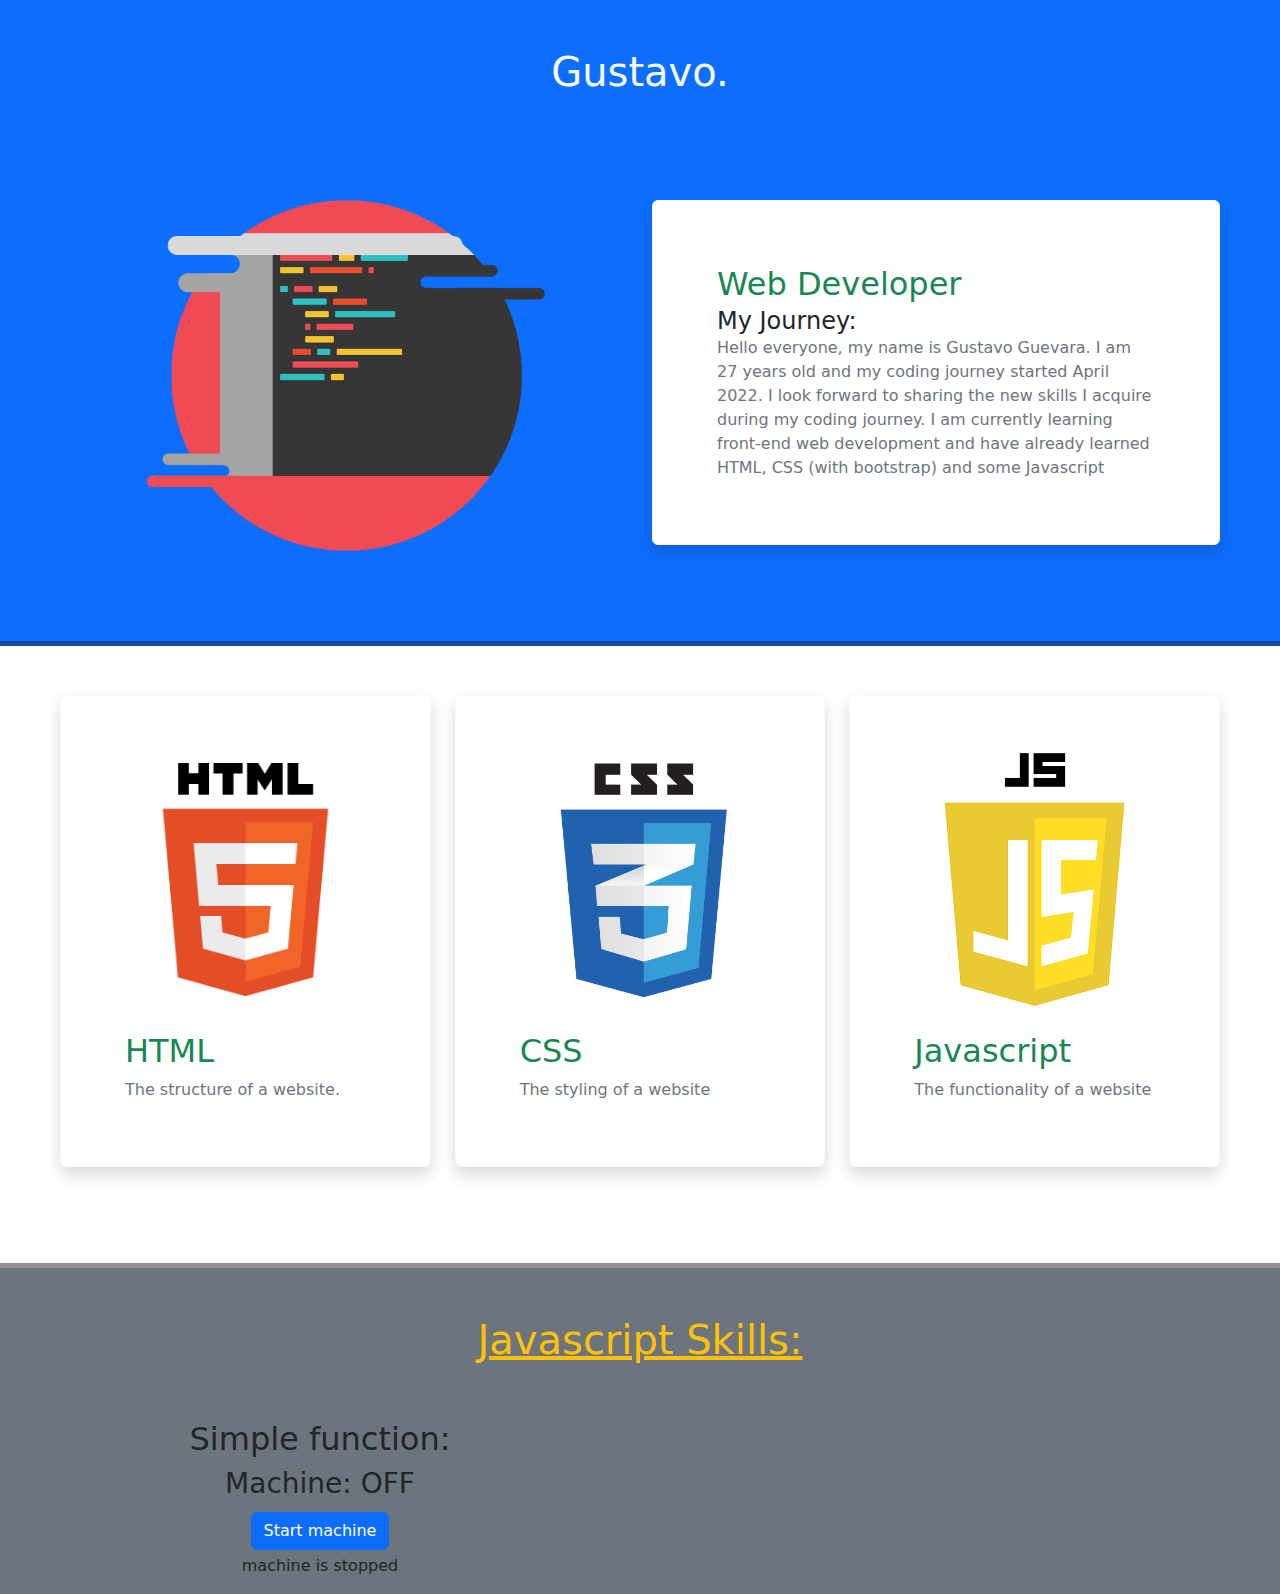
==== index.html @ 436cd383 "fix typo in header text" ====
<!DOCTYPE html>
<html lang="en">
<head>
    <meta charset="UTF-8">
    <meta http-equiv="X-UA-Compatible" content="IE=edge">
    <meta name="viewport" content="width=device-width, initial-scale=1.0">
    <title>Gustavo's Website</title>
    <link rel="stylesheet" href="./style.css">
    <link rel="stylesheet" href="https://cdn.jsdelivr.net/npm/bootstrap@5.2.0-beta1/dist/css/bootstrap.min.css
    ">
</head>
<body>

<!-- Header -->    

    <header class="container-fluid bg-primary text-light text-center border-bottom border-dark border-5 border-opacity-50">
        <div class="row pt-5">
            <div class="col-12">
                <h1>Gustavo.</h1>
            </div>
        </div>
        <div class="row p-5">
            <div class="col-lg-6 col-12">
                <img src="./images/coding.png" class="img-fluid w-75" alt="code image">
            </div>
            <div class="col-lg-6 col-12 mt-5 d-flex justify-content-center align-items-center">
                <div class="card bg-light border-light text-dark text-start p-5 shadow p-3 mb-5 bg-body rounded">
                    <div class="card-body">
                        <h2 class="card-title text-success">Web Developer</h2>
                        <h4 class="card-subtitle">My Journey:</h4>
                        <p class="card-text text-secondary">Hello everyone, my name is Gustavo Guevara. I am 27 years old and my coding journey started April 2022. I look forward to sharing the new skills I acquire during my coding journey. I am currently learning front-end web development and have already learned HTML, CSS (with bootstrap) and some Javascript</p>
                    </div>
                </div>
            </div>
        </div>
    </header>

   

<!-- Section 1 -->        

    <section class="container-fluid border-bottom border-dark border-5 border-opacity-50">
        <div class="row p-5">
            <div class="col-lg-4 col-12">
                <div class="card border-light p-5 shadow p-3 mb-5 bg-body rounded">
                    <img src="./images/html.png" alt="html-logo" class="img-top img-fluid">
                    <div class="card-body">
                        <h2 class="card-title text-success">HTML</h2>
                        <p class="card-text text-secondary">The structure of a website.</p>
                    </div>
                </div>
            </div>
            <div class="col-lg-4 col-12">
                <div class="card border-light p-5 shadow p-3 mb-5 bg-body rounded">
                    <img src="./images/css.png" alt="css-logo" class="img-top img-fluid">
                    <div class="card-body">
                        <h2 class="card-title text-success">CSS</h2>
                        <p class="card-text text-secondary">The styling of a website</p>
                    </div>
                </div>
            </div>
            <div class="col-lg-4 col-12">
                <div class="card border-light p-5 shadow p-3 mb-5 bg-body rounded">
                    <img src="./images/js.png" alt="javascript-logo" class="img-top img-fluid">
                    <div class="card-body">
                        <h2 class="card-title text-success">Javascript</h2>
                        <p class="card-text text-secondary">The functionality of a website</p>
                    </div>
                </div>
            </div>
        </div>
    </section>

<!-- Section 2 -->
<section class="container-fluid bg-secondary">
    <div class="row p-5">
        <div class="col-12 text-center">
            <h1 class="text-warning"><u>Javascript Skills:</u></h1>
        </div>    
    </div>
    <div class="row text-center">
        <div class="col-lg-6">
            <h2>Simple function:</h2>
            <h3 id="h-one">Machine: OFF</h3>
            <button id="btn-one" class="btn btn-primary m-1">Start machine</button>
            <p id="txt-one">machine is stopped</p>
        </div>
    </div>
    <div class="row">
        <div class="col-lg-6">

        </div>
    </div>
</section>    

<script src="./index.js"></script>
<script src="https://cdn.jsdelivr.net/npm/bootstrap@5.2.0-beta1/dist/js/bootstrap.bundle.min.js"></script>
</body>
</html>
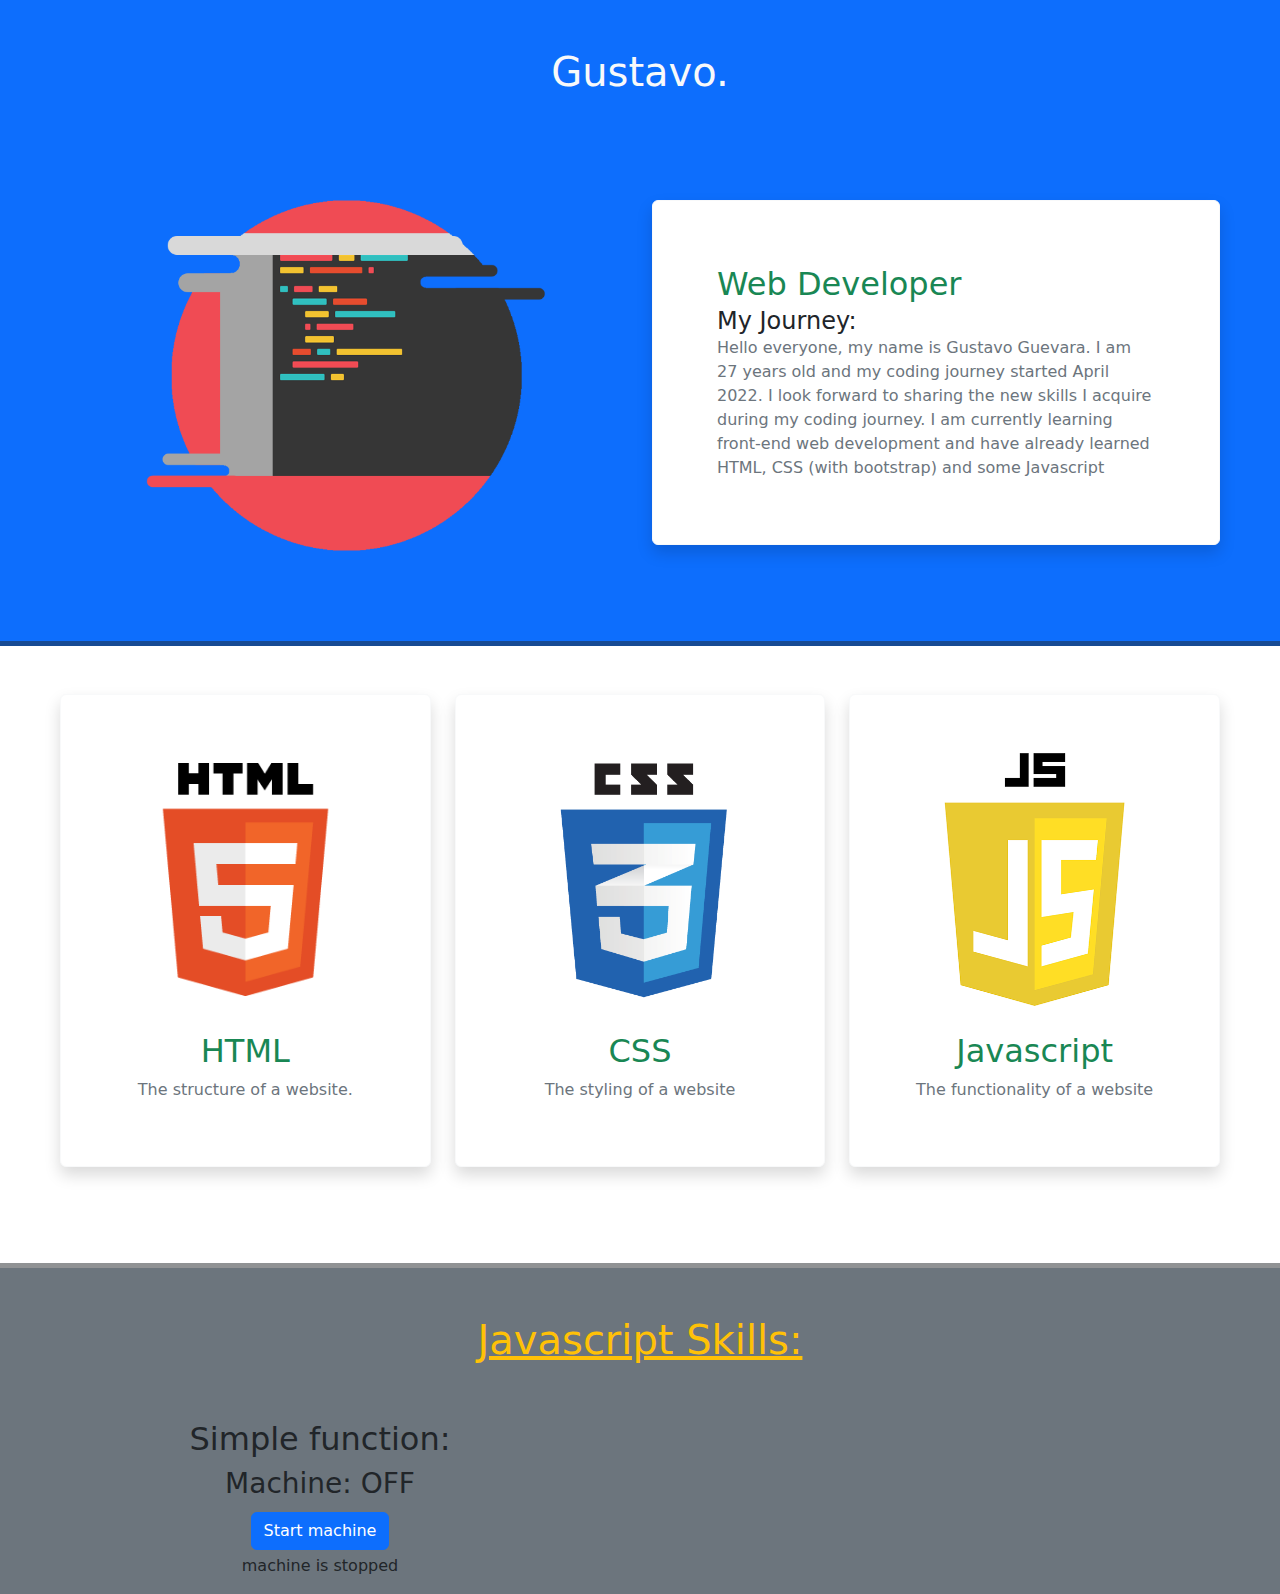
==== commit f5d30a69: "add changes to card img class" ====
--- a/index.html
+++ b/index.html
@@ -39,11 +39,11 @@
 
 <!-- Section 1 -->        
 
-    <section class="container-fluid border-bottom border-dark border-5 border-opacity-50">
-        <div class="row p-5">
+    <section class="container-fluid text-center border-bottom border-dark border-5 border-opacity-50">
+        <div class="row p-5 d-flex justify-content-around"">
             <div class="col-lg-4 col-12">
                 <div class="card border-light p-5 shadow p-3 mb-5 bg-body rounded">
-                    <img src="./images/html.png" alt="html-logo" class="img-top img-fluid">
+                    <img src="./images/html.png" alt="html-logo" class="card-img-top">
                     <div class="card-body">
                         <h2 class="card-title text-success">HTML</h2>
                         <p class="card-text text-secondary">The structure of a website.</p>
@@ -52,16 +52,16 @@
             </div>
             <div class="col-lg-4 col-12">
                 <div class="card border-light p-5 shadow p-3 mb-5 bg-body rounded">
-                    <img src="./images/css.png" alt="css-logo" class="img-top img-fluid">
+                    <img src="./images/css.png" alt="css-logo" class="card-img-top">
                     <div class="card-body">
                         <h2 class="card-title text-success">CSS</h2>
                         <p class="card-text text-secondary">The styling of a website</p>
                     </div>
                 </div>
             </div>
-            <div class="col-lg-4 col-12">
+            <div class="col-lg-4 col-12 ">
                 <div class="card border-light p-5 shadow p-3 mb-5 bg-body rounded">
-                    <img src="./images/js.png" alt="javascript-logo" class="img-top img-fluid">
+                    <img src="./images/js.png" alt="javascript-logo" class="card-img-top">
                     <div class="card-body">
                         <h2 class="card-title text-success">Javascript</h2>
                         <p class="card-text text-secondary">The functionality of a website</p>
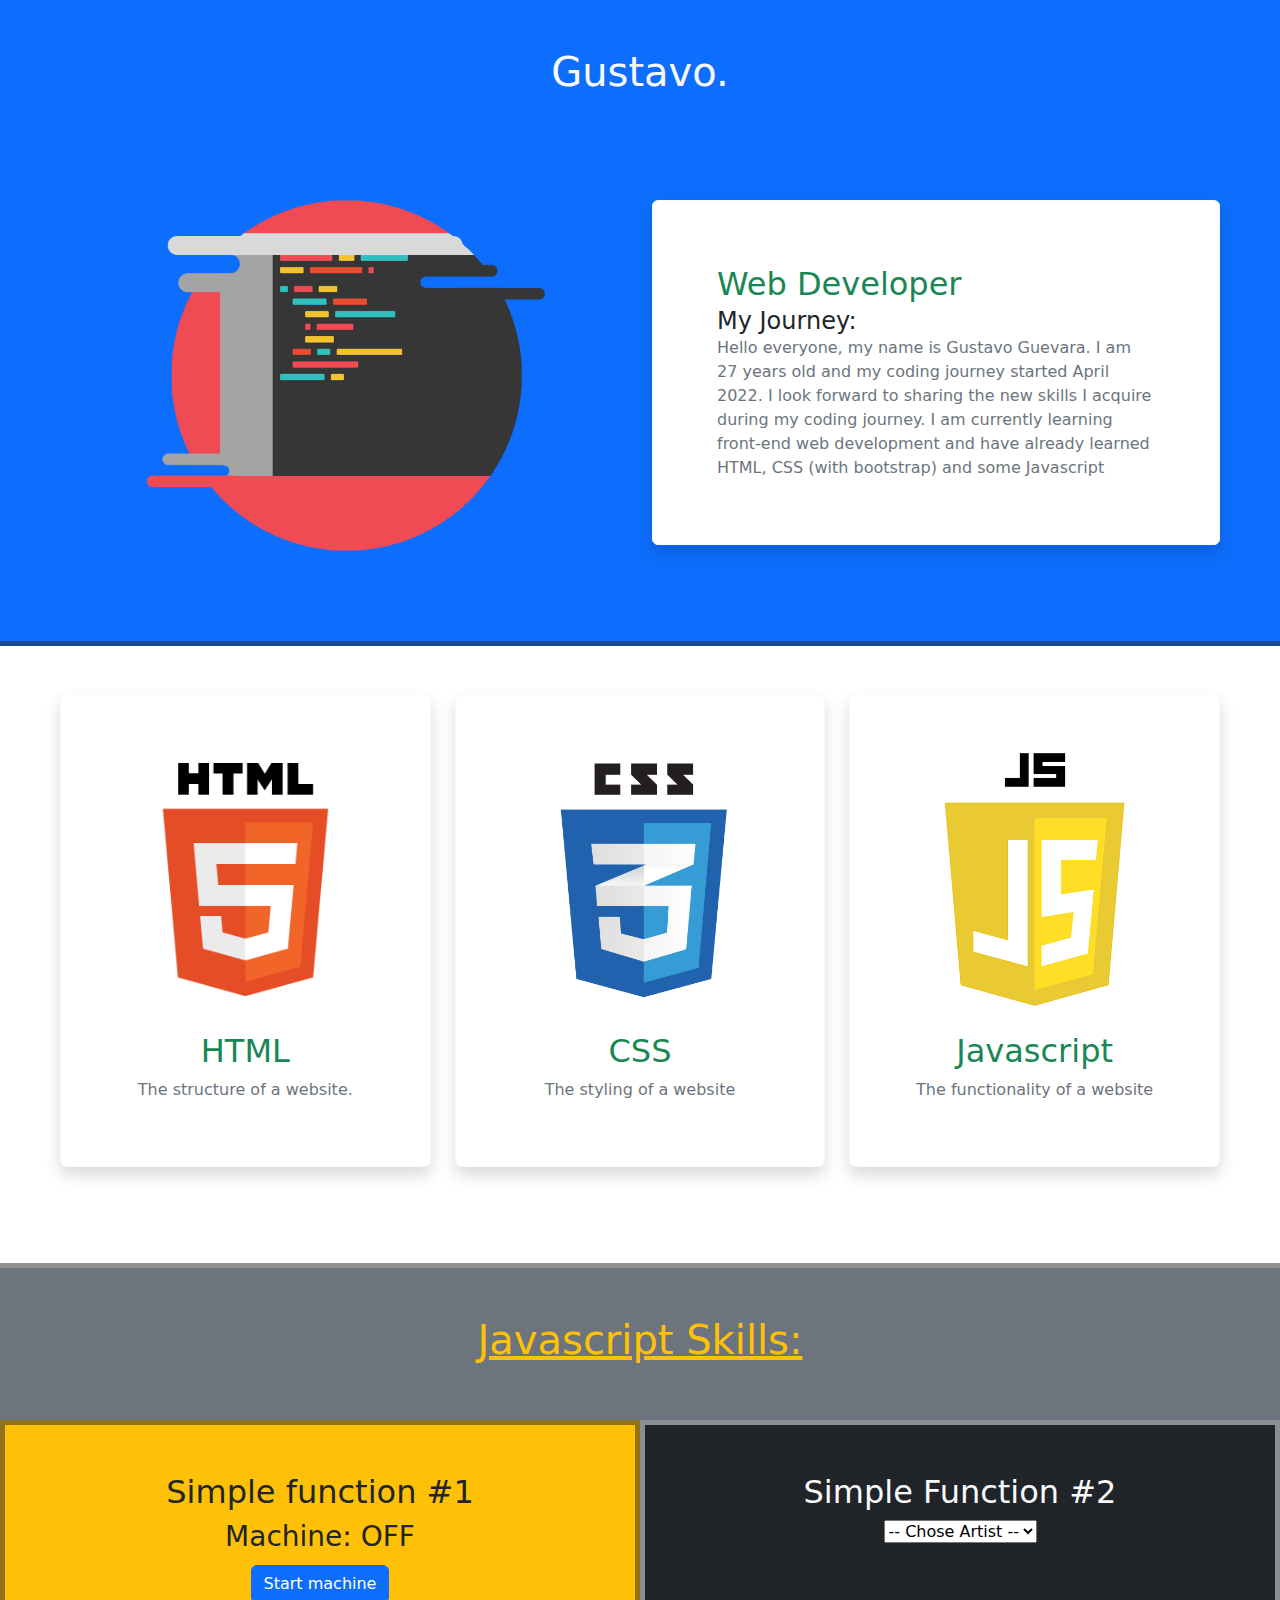
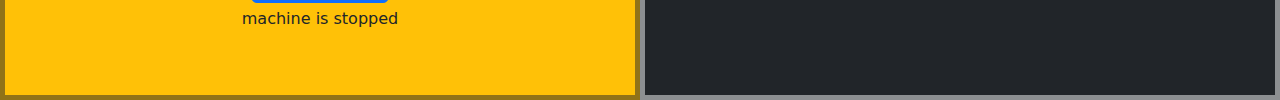
==== commit 18eaead6: "add new function to section 2" ====
--- a/index.html
+++ b/index.html
@@ -73,22 +73,29 @@
 
 <!-- Section 2 -->
 <section class="container-fluid bg-secondary">
-    <div class="row p-5">
-        <div class="col-12 text-center">
+    <div class="row">
+        <div class="col-12 p-5 text-center">
             <h1 class="text-warning"><u>Javascript Skills:</u></h1>
         </div>    
     </div>
     <div class="row text-center">
-        <div class="col-lg-6">
-            <h2>Simple function:</h2>
+        <div class="col-lg-6 p-5 bg-warning text-dark border border-dark border-5 border-opacity-50">
+            <h2>Simple function #1</h2>
             <h3 id="h-one">Machine: OFF</h3>
             <button id="btn-one" class="btn btn-primary m-1">Start machine</button>
             <p id="txt-one">machine is stopped</p>
         </div>
-    </div>
-    <div class="row">
-        <div class="col-lg-6">
-
+        <div class="col-lg-6 p-5 bg-dark text-light border border-light border-5 border-opacity-50">
+            <h2>Simple Function #2</h2>
+            <select name="artists" id="favorite-artists">
+                <option value="">-- Chose Artist --</option>
+                <option value="freddie">Freddie Mercury</option>
+                <option value="kendrick">Kendrick Lamar</option>
+                <option value="elton">Elton John</option>
+                <option value="elvis">Elvis Presley</option>
+                <option value="frank">Frank Ocean</option>
+            </select>
+            <p id="artist-text" class="text-warning"></p>
         </div>
     </div>
 </section>    
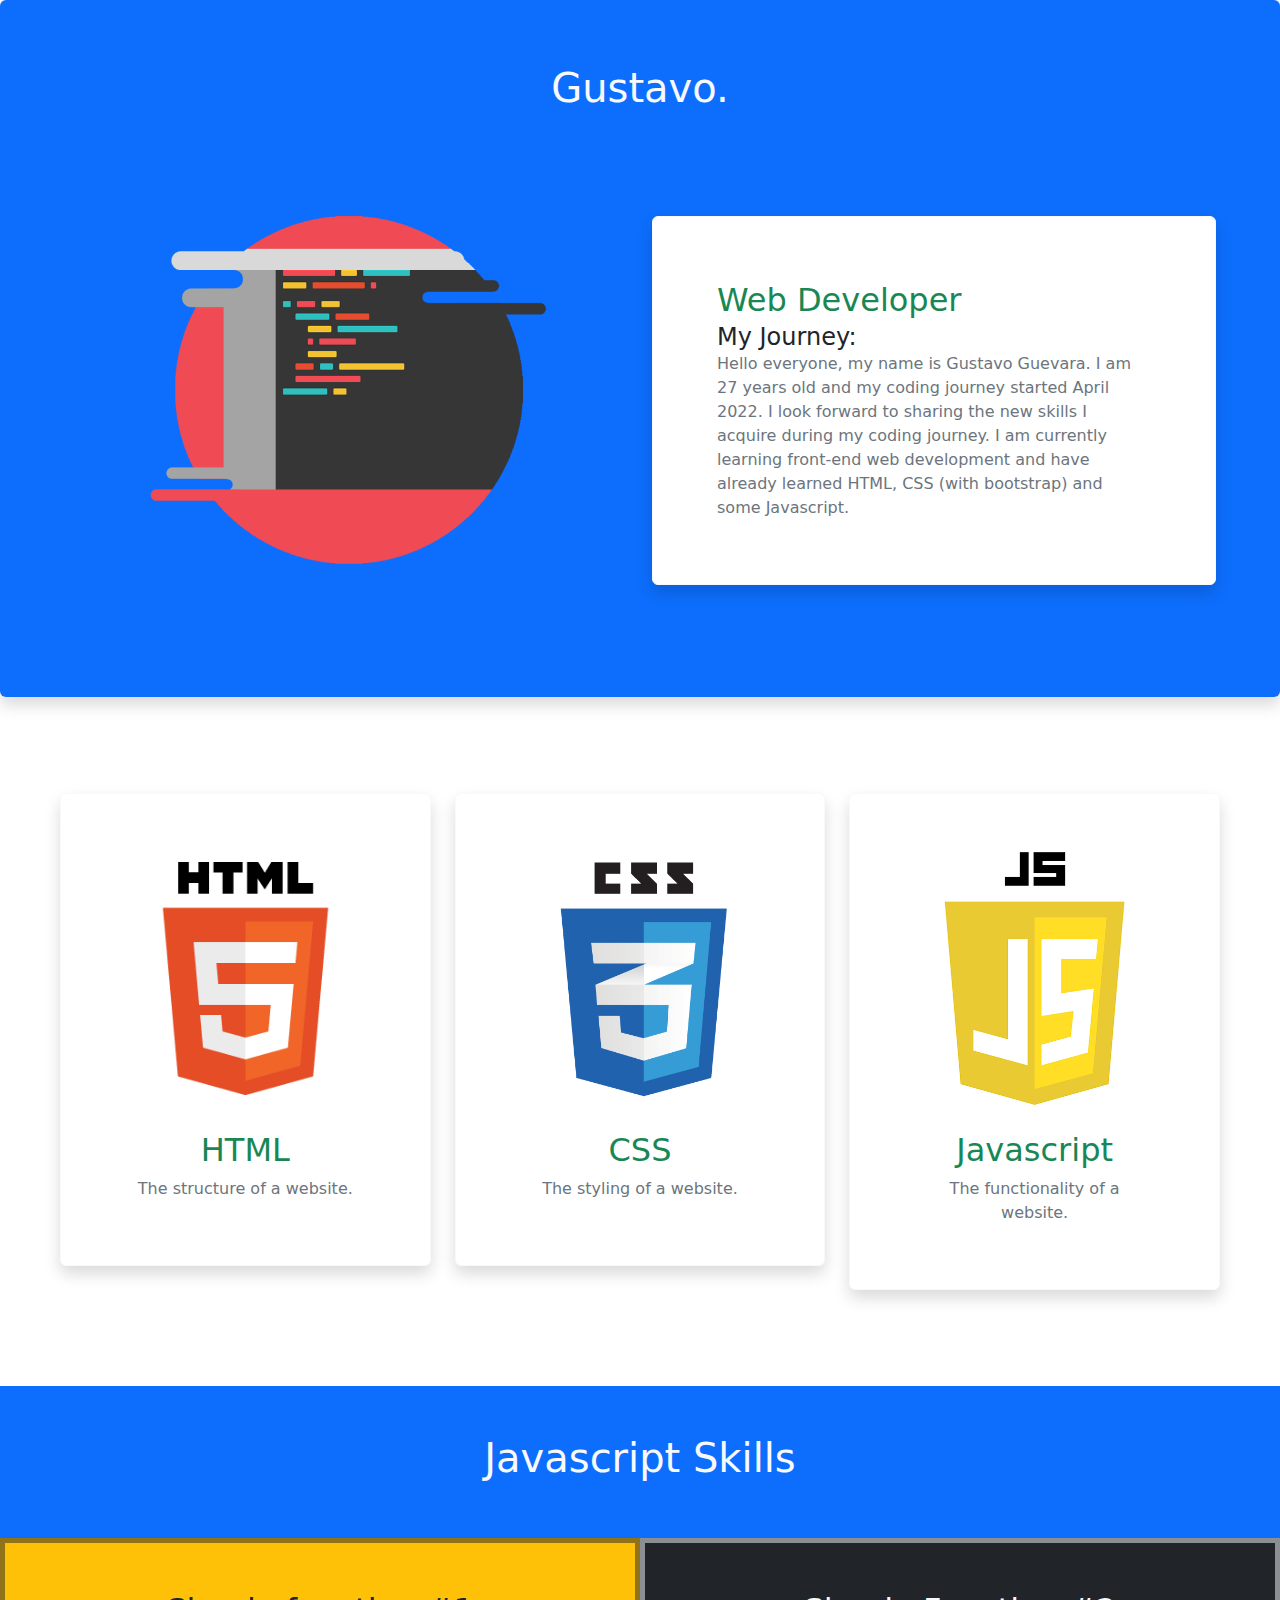
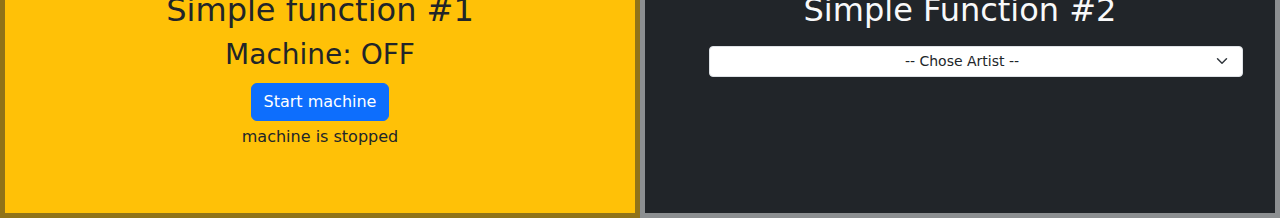
==== commit 74f9871b: "update html and css" ====
--- a/index.html
+++ b/index.html
@@ -13,7 +13,7 @@
 
 <!-- Header -->    
 
-    <header class="container-fluid bg-primary text-light text-center border-bottom border-dark border-5 border-opacity-50">
+    <header class="container-fluid bg-primary text-light text-center shadow p-3 mb-5 rounded">
         <div class="row pt-5">
             <div class="col-12">
                 <h1>Gustavo.</h1>
@@ -28,7 +28,7 @@
                     <div class="card-body">
                         <h2 class="card-title text-success">Web Developer</h2>
                         <h4 class="card-subtitle">My Journey:</h4>
-                        <p class="card-text text-secondary">Hello everyone, my name is Gustavo Guevara. I am 27 years old and my coding journey started April 2022. I look forward to sharing the new skills I acquire during my coding journey. I am currently learning front-end web development and have already learned HTML, CSS (with bootstrap) and some Javascript</p>
+                        <p class="card-text text-secondary">Hello everyone, my name is Gustavo Guevara. I am 27 years old and my coding journey started April 2022. I look forward to sharing the new skills I acquire during my coding journey. I am currently learning front-end web development and have already learned HTML, CSS (with bootstrap) and some Javascript.</p>
                     </div>
                 </div>
             </div>
@@ -39,8 +39,8 @@
 
 <!-- Section 1 -->        
 
-    <section class="container-fluid text-center border-bottom border-dark border-5 border-opacity-50">
-        <div class="row p-5 d-flex justify-content-around"">
+    <section class="container-fluid text-center">
+        <div class="row p-5 d-flex justify-content-around">
             <div class="col-lg-4 col-12">
                 <div class="card border-light p-5 shadow p-3 mb-5 bg-body rounded">
                     <img src="./images/html.png" alt="html-logo" class="card-img-top">
@@ -55,7 +55,7 @@
                     <img src="./images/css.png" alt="css-logo" class="card-img-top">
                     <div class="card-body">
                         <h2 class="card-title text-success">CSS</h2>
-                        <p class="card-text text-secondary">The styling of a website</p>
+                        <p class="card-text text-secondary">The styling of a website.</p>
                     </div>
                 </div>
             </div>
@@ -64,7 +64,7 @@
                     <img src="./images/js.png" alt="javascript-logo" class="card-img-top">
                     <div class="card-body">
                         <h2 class="card-title text-success">Javascript</h2>
-                        <p class="card-text text-secondary">The functionality of a website</p>
+                        <p class="card-text text-secondary">The functionality of a website.</p>
                     </div>
                 </div>
             </div>
@@ -72,10 +72,11 @@
     </section>
 
 <!-- Section 2 -->
-<section class="container-fluid bg-secondary">
+
+<section id="javascript-skills" class="container-fluid bg-primary">
     <div class="row">
         <div class="col-12 p-5 text-center">
-            <h1 class="text-warning"><u>Javascript Skills:</u></h1>
+            <h1 class="text-light">Javascript Skills</h1>
         </div>    
     </div>
     <div class="row text-center">
@@ -87,7 +88,7 @@
         </div>
         <div class="col-lg-6 p-5 bg-dark text-light border border-light border-5 border-opacity-50">
             <h2>Simple Function #2</h2>
-            <select name="artists" id="favorite-artists">
+            <select name="artists" id="favorite-artists" class="form-select form-select-sm text-center m-3">
                 <option value="">-- Chose Artist --</option>
                 <option value="freddie">Freddie Mercury</option>
                 <option value="kendrick">Kendrick Lamar</option>
--- a/style.css
+++ b/style.css
@@ -0,0 +1,5 @@
+* {
+    margin: 0;
+    padding: 0;
+    box-sizing: border-box;
+}
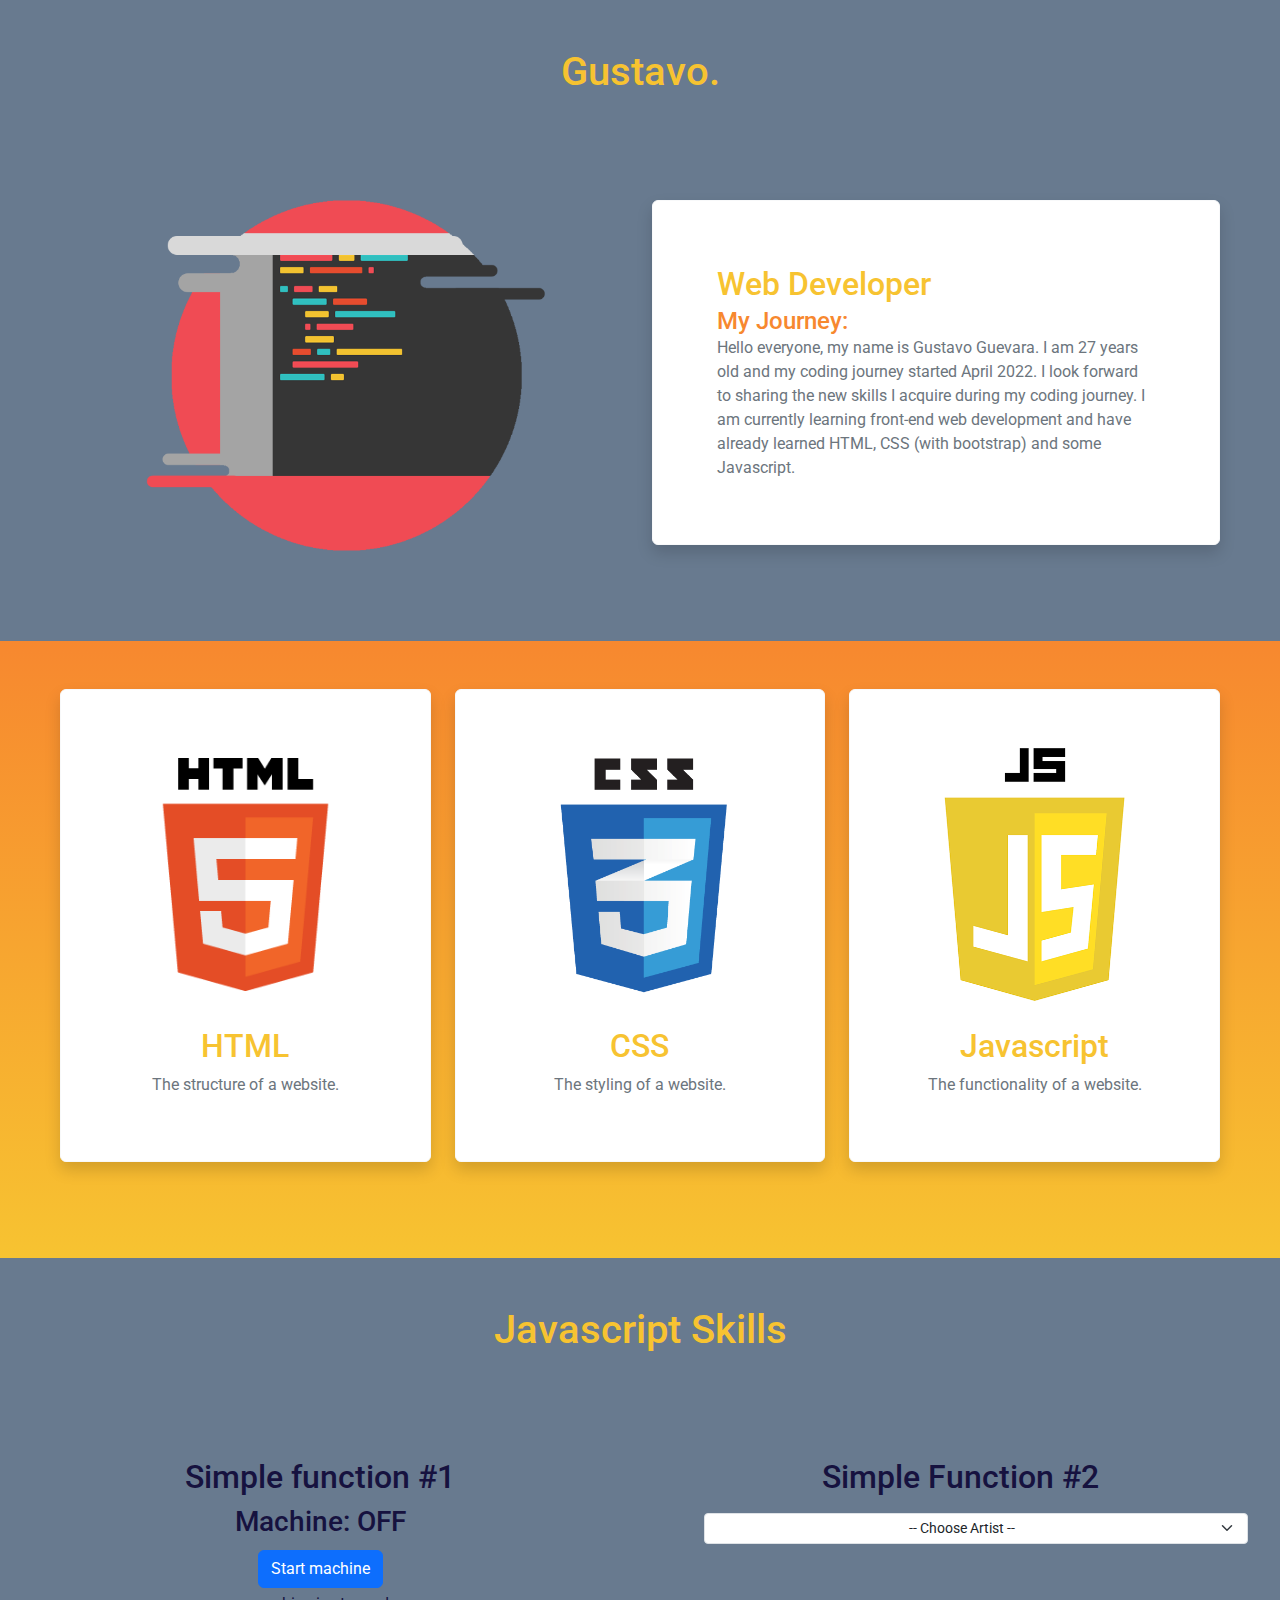
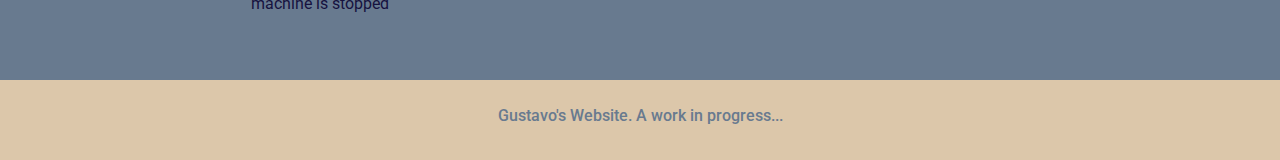
==== commit d2a1319f: "update color scheme and change font to roboto" ====
--- a/index.html
+++ b/index.html
@@ -6,17 +6,19 @@
     <meta name="viewport" content="width=device-width, initial-scale=1.0">
     <title>Gustavo's Website</title>
     <link rel="stylesheet" href="./style.css">
-    <link rel="stylesheet" href="https://cdn.jsdelivr.net/npm/bootstrap@5.2.0-beta1/dist/css/bootstrap.min.css
-    ">
+    <link rel="stylesheet" href="https://cdn.jsdelivr.net/npm/bootstrap@5.2.0-beta1/dist/css/bootstrap.min.css">
+    <link rel="preconnect" href="https://fonts.googleapis.com">
+    <link rel="preconnect" href="https://fonts.gstatic.com" crossorigin>
+    <link href="https://fonts.googleapis.com/css2?family=Roboto:wght@300;400;500;700;900&display=swap" rel="stylesheet">
 </head>
 <body>
 
 <!-- Header -->    
 
-    <header class="container-fluid bg-primary text-light text-center shadow p-3 mb-5 rounded">
+    <header id="header" class="container-fluid text-light text-center">
         <div class="row pt-5">
             <div class="col-12">
-                <h1>Gustavo.</h1>
+                <h1 style="color: #F7C331;">Gustavo.</h1>
             </div>
         </div>
         <div class="row p-5">
@@ -24,10 +26,10 @@
                 <img src="./images/coding.png" class="img-fluid w-75" alt="code image">
             </div>
             <div class="col-lg-6 col-12 mt-5 d-flex justify-content-center align-items-center">
-                <div class="card bg-light border-light text-dark text-start p-5 shadow p-3 mb-5 bg-body rounded">
+                <div class="card bg-light border-light text-start p-5 shadow p-3 mb-5 bg-body rounded">
                     <div class="card-body">
-                        <h2 class="card-title text-success">Web Developer</h2>
-                        <h4 class="card-subtitle">My Journey:</h4>
+                        <h2 class="card-title" style="color: #F7C331;">Web Developer</h2>
+                        <h4 class="card-subtitle" style="color: #F7882F;">My Journey:</h4>
                         <p class="card-text text-secondary">Hello everyone, my name is Gustavo Guevara. I am 27 years old and my coding journey started April 2022. I look forward to sharing the new skills I acquire during my coding journey. I am currently learning front-end web development and have already learned HTML, CSS (with bootstrap) and some Javascript.</p>
                     </div>
                 </div>
@@ -39,13 +41,13 @@
 
 <!-- Section 1 -->        
 
-    <section class="container-fluid text-center">
+    <section id="section-one" class="container-fluid text-center">
         <div class="row p-5 d-flex justify-content-around">
             <div class="col-lg-4 col-12">
                 <div class="card border-light p-5 shadow p-3 mb-5 bg-body rounded">
                     <img src="./images/html.png" alt="html-logo" class="card-img-top">
                     <div class="card-body">
-                        <h2 class="card-title text-success">HTML</h2>
+                        <h2 class="card-title" style="color: #F7C331;">HTML</h2>
                         <p class="card-text text-secondary">The structure of a website.</p>
                     </div>
                 </div>
@@ -54,7 +56,7 @@
                 <div class="card border-light p-5 shadow p-3 mb-5 bg-body rounded">
                     <img src="./images/css.png" alt="css-logo" class="card-img-top">
                     <div class="card-body">
-                        <h2 class="card-title text-success">CSS</h2>
+                        <h2 class="card-title" style="color: #F7C331;">CSS</h2>
                         <p class="card-text text-secondary">The styling of a website.</p>
                     </div>
                 </div>
@@ -63,7 +65,7 @@
                 <div class="card border-light p-5 shadow p-3 mb-5 bg-body rounded">
                     <img src="./images/js.png" alt="javascript-logo" class="card-img-top">
                     <div class="card-body">
-                        <h2 class="card-title text-success">Javascript</h2>
+                        <h2 class="card-title" style="color: #F7C331;">Javascript</h2>
                         <p class="card-text text-secondary">The functionality of a website.</p>
                     </div>
                 </div>
@@ -73,33 +75,43 @@
 
 <!-- Section 2 -->
 
-<section id="javascript-skills" class="container-fluid bg-primary">
-    <div class="row">
-        <div class="col-12 p-5 text-center">
-            <h1 class="text-light">Javascript Skills</h1>
+<section id="javascript-skills" class="container-fluid">
+    <div class="row text-center">
+        <div class="col-12 p-5">
+            <h1 style="color: #F7C331;">Javascript Skills</h1>
         </div>    
     </div>
-    <div class="row text-center">
-        <div class="col-lg-6 p-5 bg-warning text-dark border border-dark border-5 border-opacity-50">
+    <div id="js-skill-cards" class="row text-center" style="color: #16123f;">
+        <div class="col-lg-6 p-5">
             <h2>Simple function #1</h2>
             <h3 id="h-one">Machine: OFF</h3>
             <button id="btn-one" class="btn btn-primary m-1">Start machine</button>
             <p id="txt-one">machine is stopped</p>
         </div>
-        <div class="col-lg-6 p-5 bg-dark text-light border border-light border-5 border-opacity-50">
+        <div class="col-lg-6 p-5">
             <h2>Simple Function #2</h2>
             <select name="artists" id="favorite-artists" class="form-select form-select-sm text-center m-3">
-                <option value="">-- Chose Artist --</option>
+                <option value="">-- Choose Artist --</option>
                 <option value="freddie">Freddie Mercury</option>
                 <option value="kendrick">Kendrick Lamar</option>
                 <option value="elton">Elton John</option>
                 <option value="elvis">Elvis Presley</option>
                 <option value="frank">Frank Ocean</option>
             </select>
-            <p id="artist-text" class="text-warning"></p>
+            <p id="artist-text" style="color: #F7C331;"></p>
         </div>
     </div>
 </section>    
+
+<!-- footer -->
+
+<footer id="footer" class="container-fluid">
+    <div class="row">
+        <div class="col-12 text-center p-3 mt-2">
+            <p style="color:#687A8F;">Gustavo's Website. A work in progress...</p>
+        </div>
+    </div>
+</footer>
 
 <script src="./index.js"></script>
 <script src="https://cdn.jsdelivr.net/npm/bootstrap@5.2.0-beta1/dist/js/bootstrap.bundle.min.js"></script>
--- a/style.css
+++ b/style.css
@@ -1,5 +1,33 @@
+/* 
+blueberry #687A8F
+apricot #F7882F
+citrus #F7C331
+apple core #DCC7AA
+*/
+
 * {
     margin: 0;
     padding: 0;
     box-sizing: border-box;
+    font-family: 'Roboto', sans-serif;
 }
+
+#header {
+    background-color: #687A8F;
+}
+
+#section-one {
+    background-image: linear-gradient(#F7882F,#F7C331)
+}
+
+#javascript-skills {
+    background-color: #687A8F; 
+}
+
+
+
+#footer {
+    font-size: 1rem;
+    font-weight: 500;
+    background-color: #DCC7AA;
+}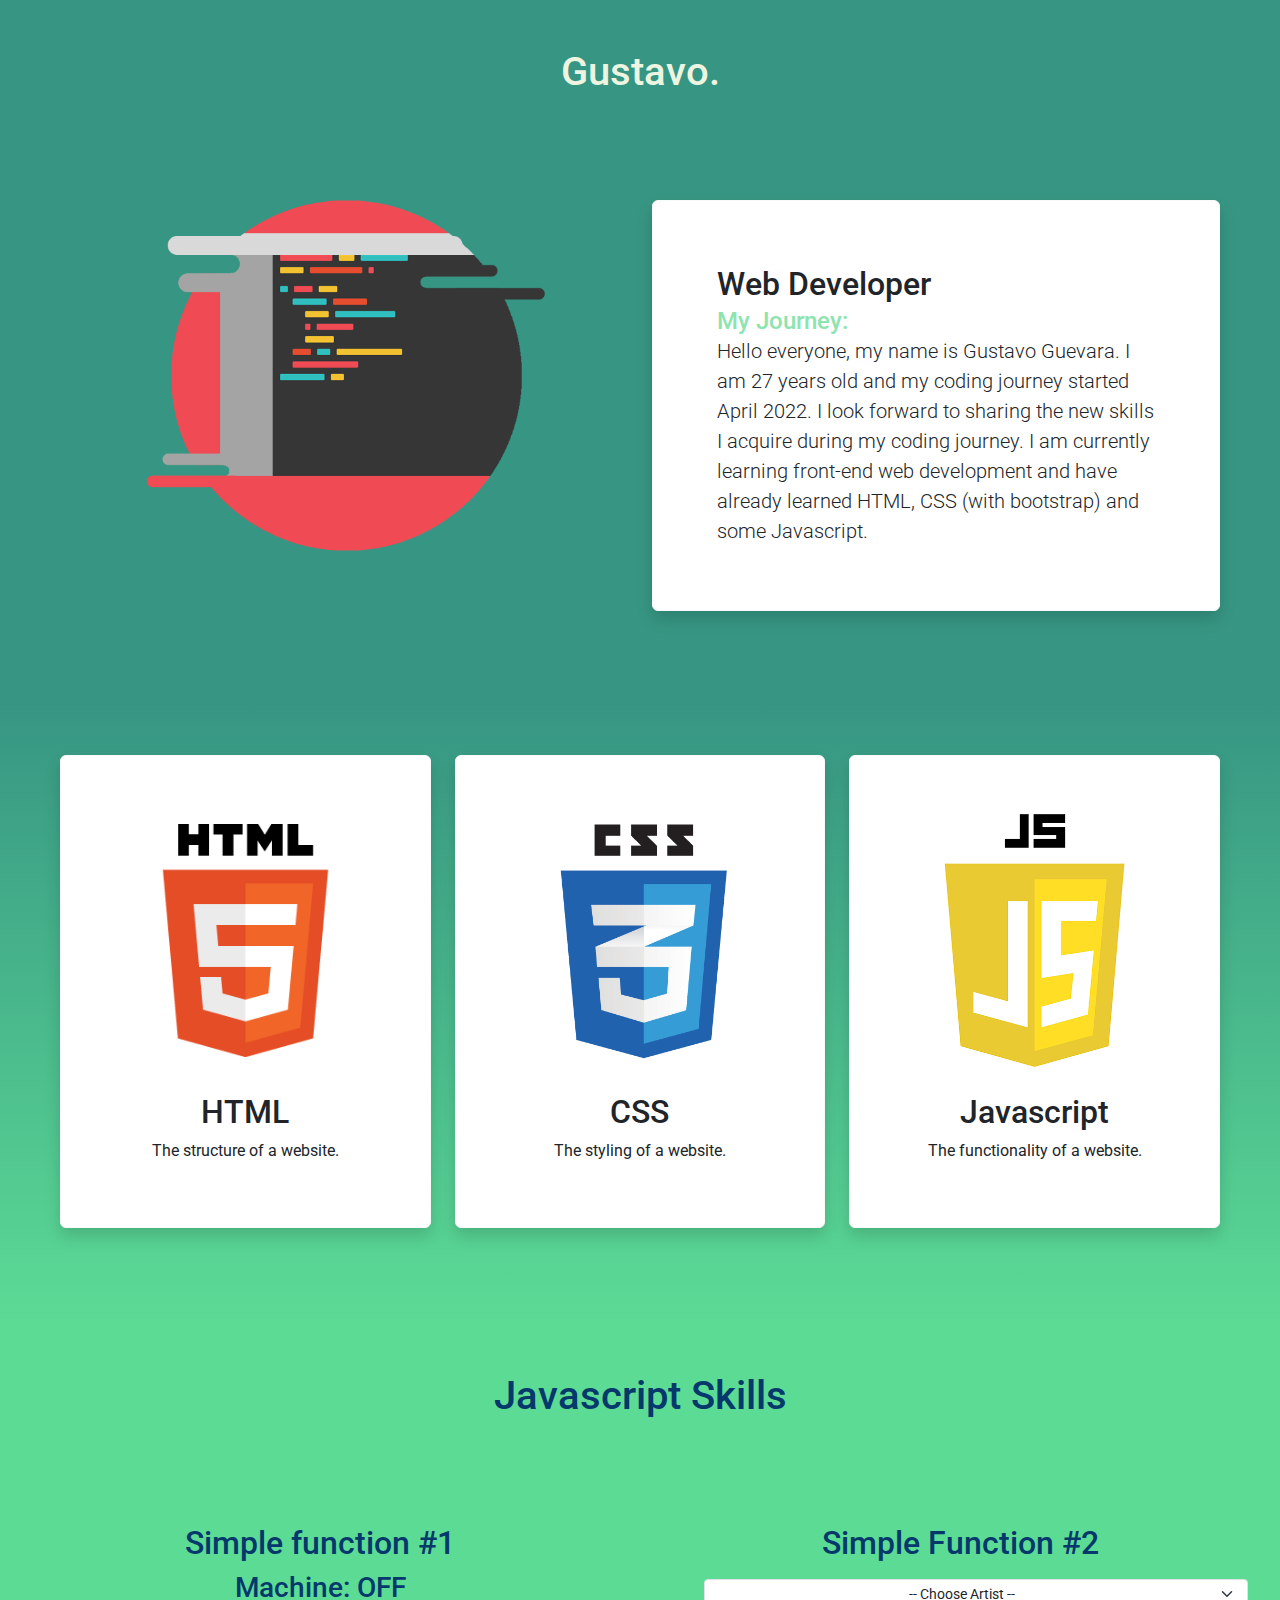
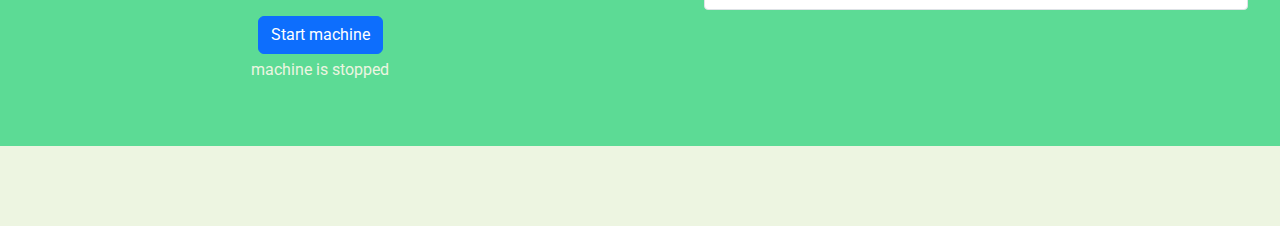
==== commit d88d7f42: "update color scheme" ====
--- a/index.html
+++ b/index.html
@@ -18,7 +18,7 @@
     <header id="header" class="container-fluid text-light text-center">
         <div class="row pt-5">
             <div class="col-12">
-                <h1 style="color: #F7C331;">Gustavo.</h1>
+                <h1>Gustavo.</h1>
             </div>
         </div>
         <div class="row p-5">
@@ -28,9 +28,9 @@
             <div class="col-lg-6 col-12 mt-5 d-flex justify-content-center align-items-center">
                 <div class="card bg-light border-light text-start p-5 shadow p-3 mb-5 bg-body rounded">
                     <div class="card-body">
-                        <h2 class="card-title" style="color: #F7C331;">Web Developer</h2>
-                        <h4 class="card-subtitle" style="color: #F7882F;">My Journey:</h4>
-                        <p class="card-text text-secondary">Hello everyone, my name is Gustavo Guevara. I am 27 years old and my coding journey started April 2022. I look forward to sharing the new skills I acquire during my coding journey. I am currently learning front-end web development and have already learned HTML, CSS (with bootstrap) and some Javascript.</p>
+                        <h2 class="card-title">Web Developer</h2>
+                        <h4 class="card-subtitle" style="color: #8ee4af;">My Journey:</h4>
+                        <p class="card-text text-dark lead">Hello everyone, my name is Gustavo Guevara. I am 27 years old and my coding journey started April 2022. I look forward to sharing the new skills I acquire during my coding journey. I am currently learning front-end web development and have already learned HTML, CSS (with bootstrap) and some Javascript.</p>
                     </div>
                 </div>
             </div>
@@ -47,8 +47,8 @@
                 <div class="card border-light p-5 shadow p-3 mb-5 bg-body rounded">
                     <img src="./images/html.png" alt="html-logo" class="card-img-top">
                     <div class="card-body">
-                        <h2 class="card-title" style="color: #F7C331;">HTML</h2>
-                        <p class="card-text text-secondary">The structure of a website.</p>
+                        <h2 class="card-title">HTML</h2>
+                        <p class="card-text text-dark">The structure of a website.</p>
                     </div>
                 </div>
             </div>
@@ -56,8 +56,8 @@
                 <div class="card border-light p-5 shadow p-3 mb-5 bg-body rounded">
                     <img src="./images/css.png" alt="css-logo" class="card-img-top">
                     <div class="card-body">
-                        <h2 class="card-title" style="color: #F7C331;">CSS</h2>
-                        <p class="card-text text-secondary">The styling of a website.</p>
+                        <h2 class="card-title">CSS</h2>
+                        <p class="card-text text-dark">The styling of a website.</p>
                     </div>
                 </div>
             </div>
@@ -65,8 +65,8 @@
                 <div class="card border-light p-5 shadow p-3 mb-5 bg-body rounded">
                     <img src="./images/js.png" alt="javascript-logo" class="card-img-top">
                     <div class="card-body">
-                        <h2 class="card-title" style="color: #F7C331;">Javascript</h2>
-                        <p class="card-text text-secondary">The functionality of a website.</p>
+                        <h2 class="card-title">Javascript</h2>
+                        <p class="card-text text-dark">The functionality of a website.</p>
                     </div>
                 </div>
             </div>
@@ -78,17 +78,17 @@
 <section id="javascript-skills" class="container-fluid">
     <div class="row text-center">
         <div class="col-12 p-5">
-            <h1 style="color: #F7C331;">Javascript Skills</h1>
+            <h1 style="color: #05386b;">Javascript Skills</h1>
         </div>    
     </div>
-    <div id="js-skill-cards" class="row text-center" style="color: #16123f;">
-        <div class="col-lg-6 p-5">
+    <div id="js-skill-cards" class="row text-center">
+        <div id="js-one" class="col-lg-6 p-5">
             <h2>Simple function #1</h2>
             <h3 id="h-one">Machine: OFF</h3>
             <button id="btn-one" class="btn btn-primary m-1">Start machine</button>
             <p id="txt-one">machine is stopped</p>
         </div>
-        <div class="col-lg-6 p-5">
+        <div id="js-one" class="col-lg-6 p-5">
             <h2>Simple Function #2</h2>
             <select name="artists" id="favorite-artists" class="form-select form-select-sm text-center m-3">
                 <option value="">-- Choose Artist --</option>
@@ -98,7 +98,7 @@
                 <option value="elvis">Elvis Presley</option>
                 <option value="frank">Frank Ocean</option>
             </select>
-            <p id="artist-text" style="color: #F7C331;"></p>
+            <p id="artist-text"></p>
         </div>
     </div>
 </section>    
@@ -108,7 +108,7 @@
 <footer id="footer" class="container-fluid">
     <div class="row">
         <div class="col-12 text-center p-3 mt-2">
-            <p style="color:#687A8F;">Gustavo's Website. A work in progress...</p>
+            <p>Gustavo's Website. A work in progress...</p>
         </div>
     </div>
 </footer>
--- a/style.css
+++ b/style.css
@@ -1,8 +1,9 @@
 /* 
-blueberry #687A8F
-apricot #F7882F
-citrus #F7C331
-apple core #DCC7AA
+#05386b
+#379683
+#5cdb95
+#8ee4af
+#edf5e1
 */
 
 * {
@@ -10,24 +11,39 @@
     padding: 0;
     box-sizing: border-box;
     font-family: 'Roboto', sans-serif;
+    color: #edf5e1; 
 }
 
 #header {
-    background-color: #687A8F;
+    background-color: #379683;
+}
+
+.card-title {
+    color: #05386b;
 }
 
 #section-one {
-    background-image: linear-gradient(#F7882F,#F7C331)
+    background-image: linear-gradient(#379683,#5cdb95)
 }
 
 #javascript-skills {
-    background-color: #687A8F; 
+    background-color: #5cdb95; 
 }
 
+#js-one {
+    color: #05386b;
+}
 
+option {
+    color: #05386b;
+}
+
+#artist-text {
+    color: #05386b;
+}
 
 #footer {
     font-size: 1rem;
     font-weight: 500;
-    background-color: #DCC7AA;
+    background-color: #edf5e1;
 }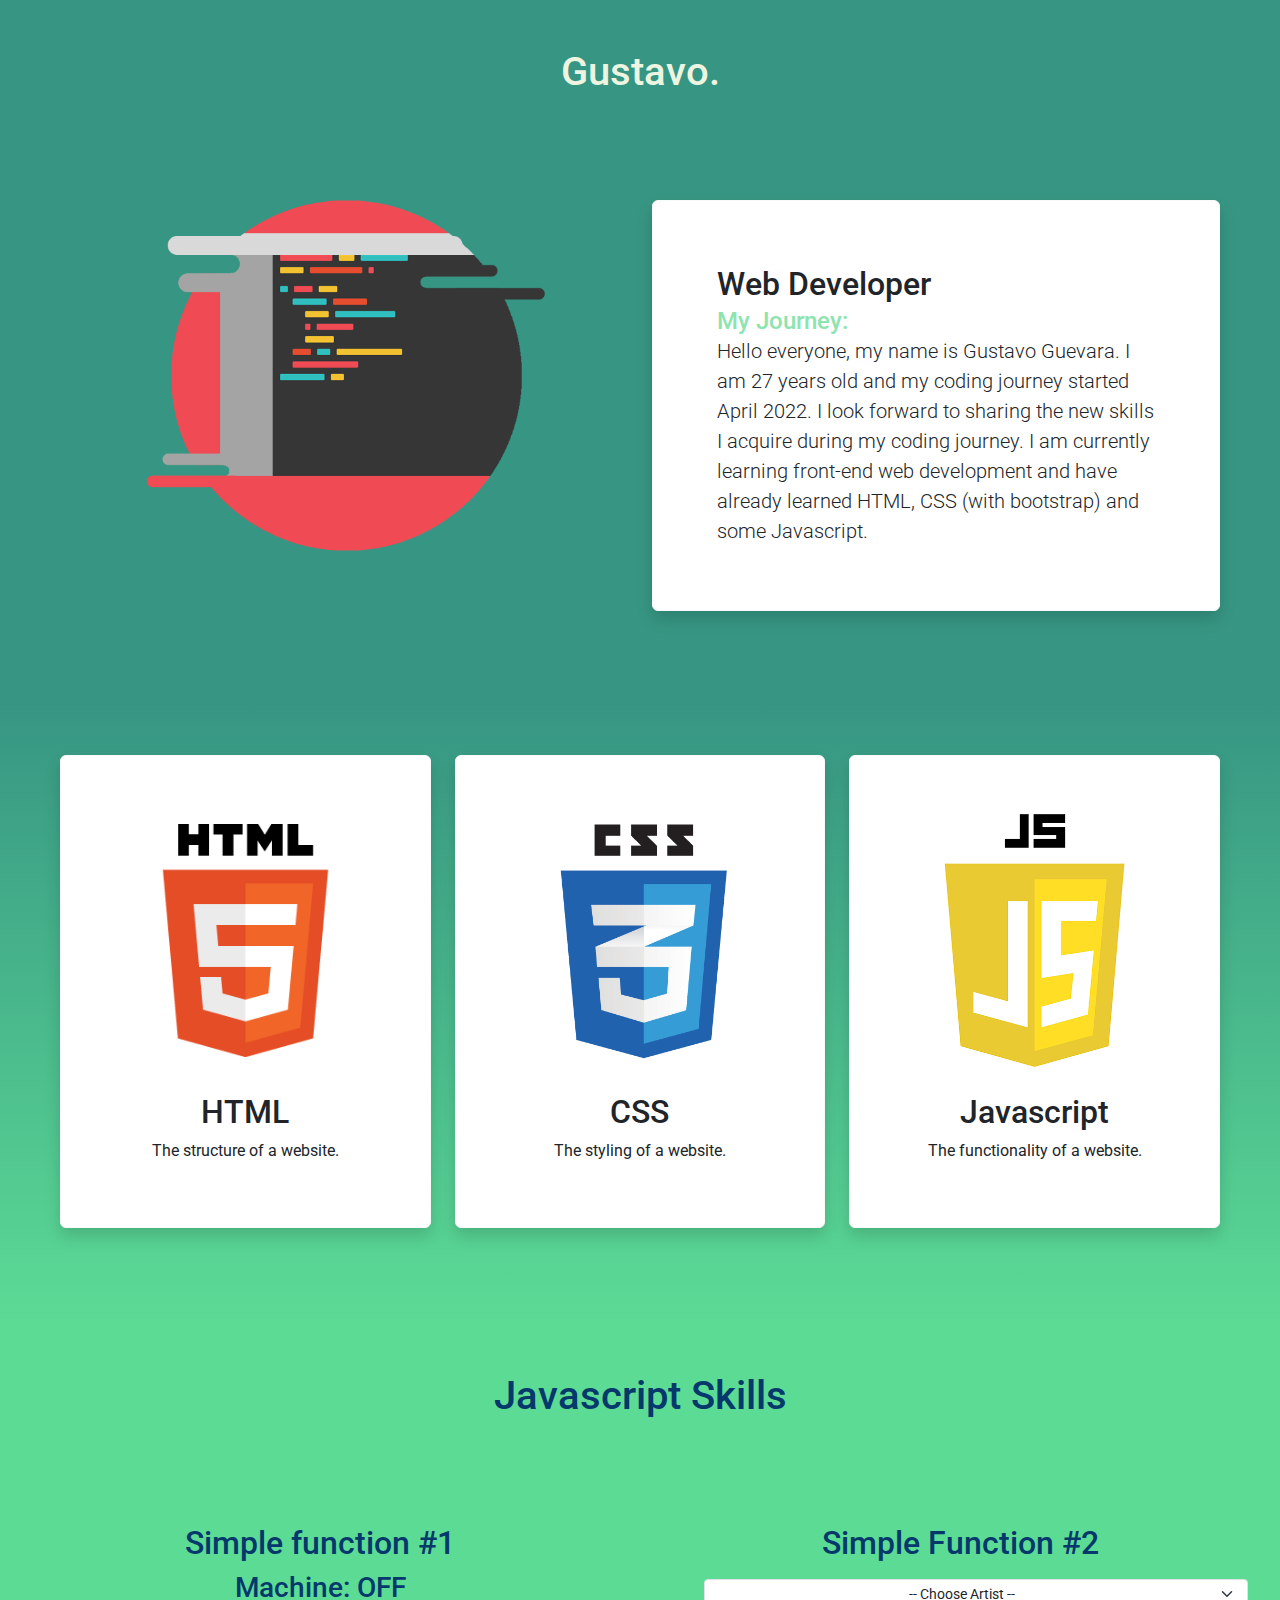
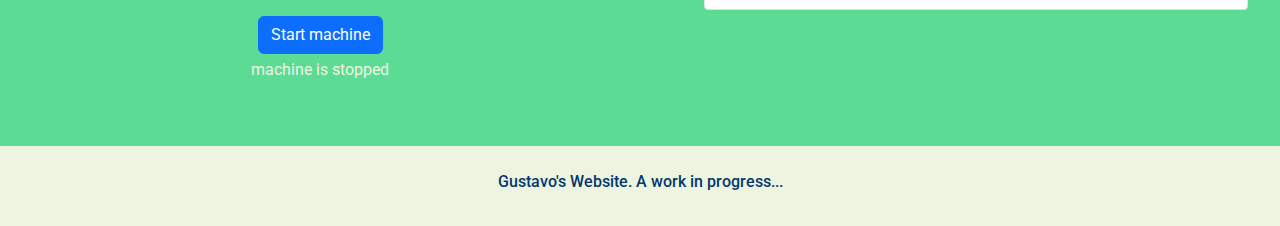
==== commit beeb12a3: "fix font color on footer" ====
--- a/index.html
+++ b/index.html
@@ -108,7 +108,7 @@
 <footer id="footer" class="container-fluid">
     <div class="row">
         <div class="col-12 text-center p-3 mt-2">
-            <p>Gustavo's Website. A work in progress...</p>
+            <p style="color: #05386b;">Gustavo's Website. A work in progress...</p>
         </div>
     </div>
 </footer>
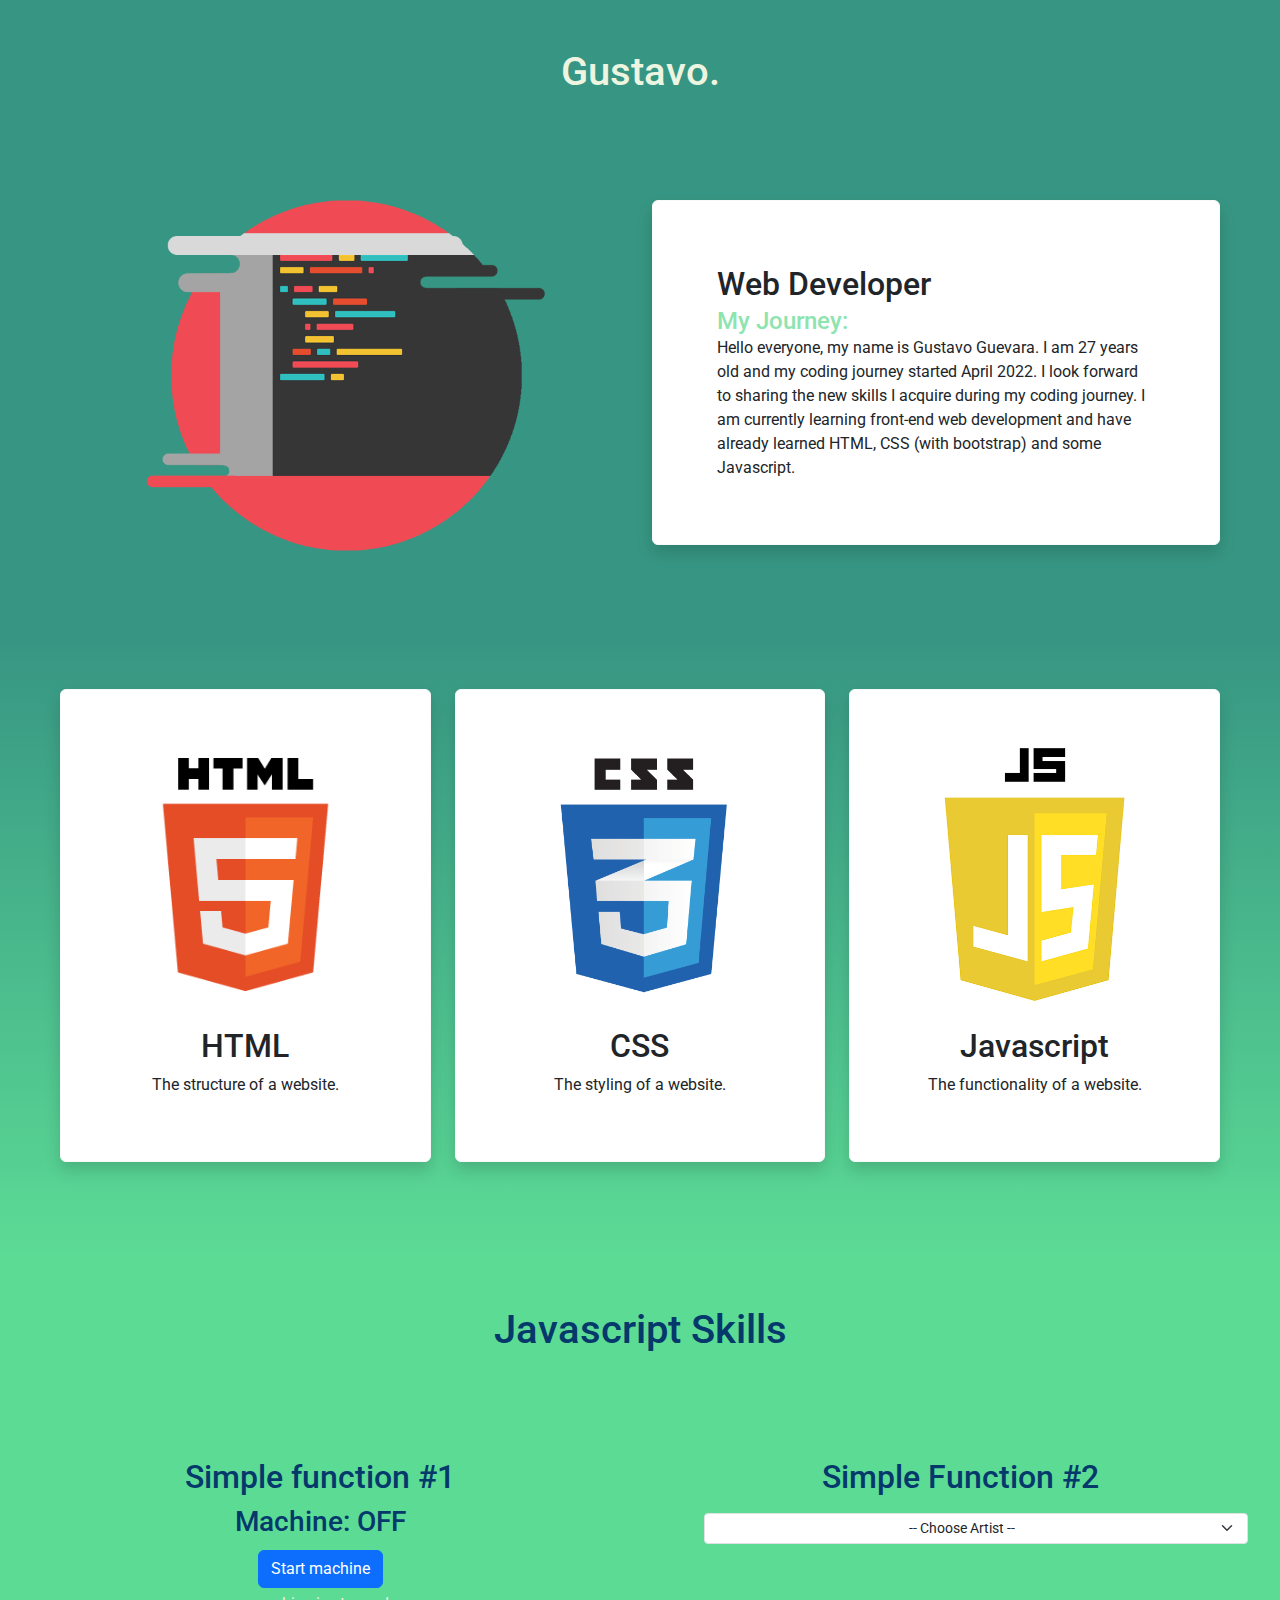
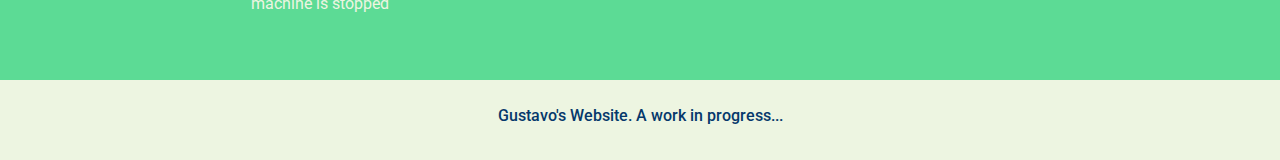
==== commit 2b6bc4db: "fix typo in header" ====
--- a/index.html
+++ b/index.html
@@ -30,7 +30,7 @@
                     <div class="card-body">
                         <h2 class="card-title">Web Developer</h2>
                         <h4 class="card-subtitle" style="color: #8ee4af;">My Journey:</h4>
-                        <p class="card-text text-dark lead">Hello everyone, my name is Gustavo Guevara. I am 27 years old and my coding journey started April 2022. I look forward to sharing the new skills I acquire during my coding journey. I am currently learning front-end web development and have already learned HTML, CSS (with bootstrap) and some Javascript.</p>
+                        <p class="card-text text-dark">Hello everyone, my name is Gustavo Guevara. I am 27 years old and my coding journey started April 2022. I look forward to sharing the new skills I acquire during my coding journey. I am currently learning front-end web development and have already learned HTML, CSS (with bootstrap) and some Javascript.</p>
                     </div>
                 </div>
             </div>
